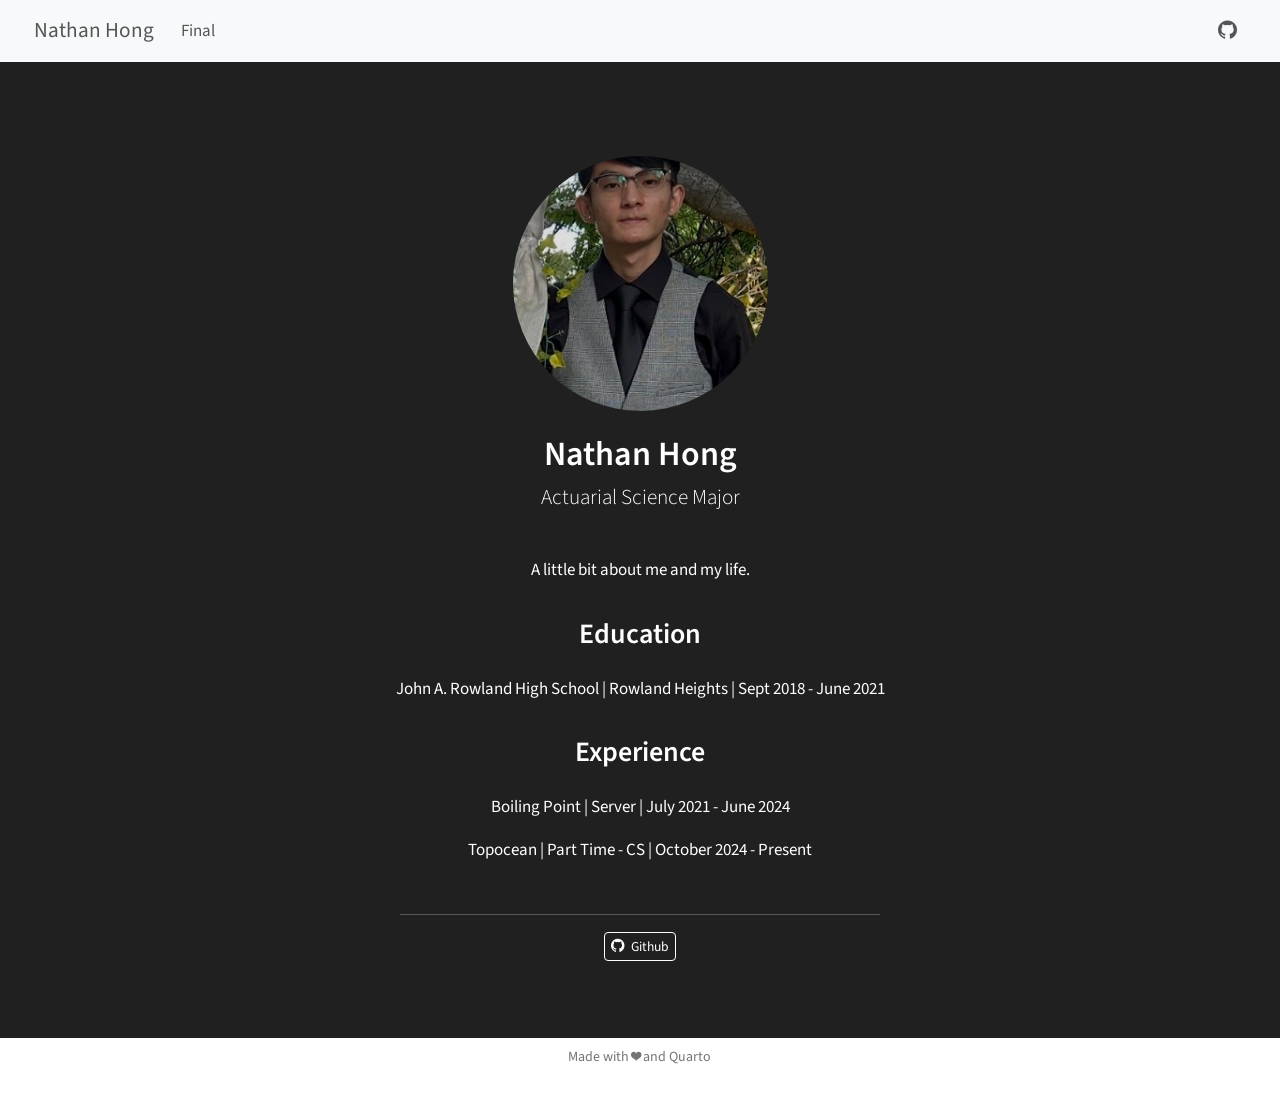
==== docs/index.html @ ca61b9f0 "initial commit" ====
<!DOCTYPE html>
<html xmlns="http://www.w3.org/1999/xhtml" lang="en" xml:lang="en"><head>

<meta charset="utf-8">
<meta name="generator" content="quarto-1.8.25">

<meta name="viewport" content="width=device-width, initial-scale=1.0, user-scalable=yes">


<title>Nathan Hong – Home</title>
<style>
code{white-space: pre-wrap;}
span.smallcaps{font-variant: small-caps;}
div.columns{display: flex; gap: min(4vw, 1.5em);}
div.column{flex: auto; overflow-x: auto;}
div.hanging-indent{margin-left: 1.5em; text-indent: -1.5em;}
ul.task-list{list-style: none;}
ul.task-list li input[type="checkbox"] {
  width: 0.8em;
  margin: 0 0.8em 0.2em -1em; /* quarto-specific, see https://github.com/quarto-dev/quarto-cli/issues/4556 */ 
  vertical-align: middle;
}
</style>


<script src="site_libs/quarto-nav/quarto-nav.js"></script>
<script src="site_libs/quarto-nav/headroom.min.js"></script>
<script src="site_libs/clipboard/clipboard.min.js"></script>
<script src="site_libs/quarto-search/autocomplete.umd.js"></script>
<script src="site_libs/quarto-search/fuse.min.js"></script>
<script src="site_libs/quarto-search/quarto-search.js"></script>
<meta name="quarto:offset" content="./">
<script src="site_libs/quarto-html/quarto.js" type="module"></script>
<script src="site_libs/quarto-html/tabsets/tabsets.js" type="module"></script>
<script src="site_libs/quarto-html/axe/axe-check.js" type="module"></script>
<script src="site_libs/quarto-html/popper.min.js"></script>
<script src="site_libs/quarto-html/tippy.umd.min.js"></script>
<link href="site_libs/quarto-html/tippy.css" rel="stylesheet">
<link href="site_libs/quarto-html/quarto-syntax-highlighting-dark-707d8167ce6003fca903bfe2be84ab7f.css" rel="stylesheet" id="quarto-text-highlighting-styles">
<script src="site_libs/bootstrap/bootstrap.min.js"></script>
<link href="site_libs/bootstrap/bootstrap-icons.css" rel="stylesheet">
<link href="site_libs/bootstrap/bootstrap-665cf4fa092dd3ab19ad3d134df09f55.min.css" rel="stylesheet" append-hash="true" id="quarto-bootstrap" data-mode="dark">
<script id="quarto-search-options" type="application/json">{
  "location": "navbar",
  "copy-button": false,
  "collapse-after": 3,
  "panel-placement": "end",
  "type": "overlay",
  "limit": 50,
  "keyboard-shortcut": [
    "f",
    "/",
    "s"
  ],
  "show-item-context": false,
  "language": {
    "search-no-results-text": "No results",
    "search-matching-documents-text": "matching documents",
    "search-copy-link-title": "Copy link to search",
    "search-hide-matches-text": "Hide additional matches",
    "search-more-match-text": "more match in this document",
    "search-more-matches-text": "more matches in this document",
    "search-clear-button-title": "Clear",
    "search-text-placeholder": "",
    "search-detached-cancel-button-title": "Cancel",
    "search-submit-button-title": "Submit",
    "search-label": "Search"
  }
}</script>


<meta property="og:title" content="Nathan Hong – Home">
<meta property="og:description" content="Actuarial Science Major">
<meta property="og:image" content="personal image.jpg">
<meta property="og:site_name" content="Home">
</head>

<body class="nav-fixed fullcontent quarto-light">

<div id="quarto-search-results"></div>
  <header id="quarto-header" class="headroom fixed-top">
    <nav class="navbar navbar-expand-lg " data-bs-theme="dark">
      <div class="navbar-container container-fluid">
      <div class="navbar-brand-container mx-auto">
    <a href="./index.html" class="navbar-brand navbar-brand-logo">
    </a>
    <a class="navbar-brand" href="./index.html">
    <span class="navbar-title">Nathan Hong</span>
    </a>
  </div>
            <div id="quarto-search" class="" title="Search"></div>
          <button class="navbar-toggler" type="button" data-bs-toggle="collapse" data-bs-target="#navbarCollapse" aria-controls="navbarCollapse" role="menu" aria-expanded="false" aria-label="Toggle navigation" onclick="if (window.quartoToggleHeadroom) { window.quartoToggleHeadroom(); }">
  <span class="navbar-toggler-icon"></span>
</button>
          <div class="collapse navbar-collapse" id="navbarCollapse">
            <ul class="navbar-nav navbar-nav-scroll me-auto">
  <li class="nav-item">
    <a class="nav-link" href="./Final Project.html"> 
<span class="menu-text">Final</span></a>
  </li>  
</ul>
            <ul class="navbar-nav navbar-nav-scroll ms-auto">
  <li class="nav-item compact">
    <a class="nav-link" href="https://github.com/nathan31h"> <i class="bi bi-github" role="img">
</i> 
<span class="menu-text"></span></a>
  </li>  
</ul>
          </div> <!-- /navcollapse -->
            <div class="quarto-navbar-tools">
</div>
      </div> <!-- /container-fluid -->
    </nav>
</header>
<!-- content -->
<div id="quarto-content" class="quarto-container page-columns page-rows-contents page-layout-article page-navbar">
<!-- sidebar -->
<!-- margin-sidebar -->
    
<!-- main -->
<div class="quarto-about-jolla">
  <img src="personal image.jpg" class="about-image
  round " style="height: 15em; width: 15em;">
 <header id="title-block-header" class="quarto-title-block default">
<div class="quarto-title">
<h1 class="title">Nathan Hong</h1>
<p class="subtitle lead">Actuarial Science Major</p>
</div>
<div class="quarto-title-meta">
  </div>
</header><main class="content" id="quarto-document-content">
<p>A little bit about me and my life.</p>
<section id="education" class="level2">
<h2 data-anchor-id="education">Education</h2>
<p>John A. Rowland High School | Rowland Heights | Sept 2018 - June 2021</p>
</section>
<section id="experience" class="level2">
<h2 data-anchor-id="experience">Experience</h2>
<p>Boiling Point | Server | July 2021 - June 2024</p>
<p>Topocean | Part Time - CS | October 2024 - Present</p>


</section>
</main> 
  <hr class="about-sep">
   <div class="about-links">
  <a href="https://github.com/nathan31h" class="about-link" rel="" target="">
    <i class="bi bi-github"></i>
     <span class="about-link-text">Github</span>
  </a>
</div>
</div>
 <!-- /main -->
<script id="quarto-html-after-body" type="application/javascript">
  window.document.addEventListener("DOMContentLoaded", function (event) {
    const isCodeAnnotation = (el) => {
      for (const clz of el.classList) {
        if (clz.startsWith('code-annotation-')) {                     
          return true;
        }
      }
      return false;
    }
    const onCopySuccess = function(e) {
      // button target
      const button = e.trigger;
      // don't keep focus
      button.blur();
      // flash "checked"
      button.classList.add('code-copy-button-checked');
      var currentTitle = button.getAttribute("title");
      button.setAttribute("title", "Copied!");
      let tooltip;
      if (window.bootstrap) {
        button.setAttribute("data-bs-toggle", "tooltip");
        button.setAttribute("data-bs-placement", "left");
        button.setAttribute("data-bs-title", "Copied!");
        tooltip = new bootstrap.Tooltip(button, 
          { trigger: "manual", 
            customClass: "code-copy-button-tooltip",
            offset: [0, -8]});
        tooltip.show();    
      }
      setTimeout(function() {
        if (tooltip) {
          tooltip.hide();
          button.removeAttribute("data-bs-title");
          button.removeAttribute("data-bs-toggle");
          button.removeAttribute("data-bs-placement");
        }
        button.setAttribute("title", currentTitle);
        button.classList.remove('code-copy-button-checked');
      }, 1000);
      // clear code selection
      e.clearSelection();
    }
    const getTextToCopy = function(trigger) {
      const outerScaffold = trigger.parentElement.cloneNode(true);
      const codeEl = outerScaffold.querySelector('code');
      for (const childEl of codeEl.children) {
        if (isCodeAnnotation(childEl)) {
          childEl.remove();
        }
      }
      return codeEl.innerText;
    }
    const clipboard = new window.ClipboardJS('.code-copy-button:not([data-in-quarto-modal])', {
      text: getTextToCopy
    });
    clipboard.on('success', onCopySuccess);
    if (window.document.getElementById('quarto-embedded-source-code-modal')) {
      const clipboardModal = new window.ClipboardJS('.code-copy-button[data-in-quarto-modal]', {
        text: getTextToCopy,
        container: window.document.getElementById('quarto-embedded-source-code-modal')
      });
      clipboardModal.on('success', onCopySuccess);
    }
      var localhostRegex = new RegExp(/^(?:http|https):\/\/localhost\:?[0-9]*\//);
      var mailtoRegex = new RegExp(/^mailto:/);
        var filterRegex = new RegExp('/' + window.location.host + '/');
      var isInternal = (href) => {
          return filterRegex.test(href) || localhostRegex.test(href) || mailtoRegex.test(href);
      }
      // Inspect non-navigation links and adorn them if external
     var links = window.document.querySelectorAll('a[href]:not(.nav-link):not(.navbar-brand):not(.toc-action):not(.sidebar-link):not(.sidebar-item-toggle):not(.pagination-link):not(.no-external):not([aria-hidden]):not(.dropdown-item):not(.quarto-navigation-tool):not(.about-link)');
      for (var i=0; i<links.length; i++) {
        const link = links[i];
        if (!isInternal(link.href)) {
          // undo the damage that might have been done by quarto-nav.js in the case of
          // links that we want to consider external
          if (link.dataset.originalHref !== undefined) {
            link.href = link.dataset.originalHref;
          }
        }
      }
    function tippyHover(el, contentFn, onTriggerFn, onUntriggerFn) {
      const config = {
        allowHTML: true,
        maxWidth: 500,
        delay: 100,
        arrow: false,
        appendTo: function(el) {
            return el.parentElement;
        },
        interactive: true,
        interactiveBorder: 10,
        theme: 'quarto',
        placement: 'bottom-start',
      };
      if (contentFn) {
        config.content = contentFn;
      }
      if (onTriggerFn) {
        config.onTrigger = onTriggerFn;
      }
      if (onUntriggerFn) {
        config.onUntrigger = onUntriggerFn;
      }
      window.tippy(el, config); 
    }
    const noterefs = window.document.querySelectorAll('a[role="doc-noteref"]');
    for (var i=0; i<noterefs.length; i++) {
      const ref = noterefs[i];
      tippyHover(ref, function() {
        // use id or data attribute instead here
        let href = ref.getAttribute('data-footnote-href') || ref.getAttribute('href');
        try { href = new URL(href).hash; } catch {}
        const id = href.replace(/^#\/?/, "");
        const note = window.document.getElementById(id);
        if (note) {
          return note.innerHTML;
        } else {
          return "";
        }
      });
    }
    const xrefs = window.document.querySelectorAll('a.quarto-xref');
    const processXRef = (id, note) => {
      // Strip column container classes
      const stripColumnClz = (el) => {
        el.classList.remove("page-full", "page-columns");
        if (el.children) {
          for (const child of el.children) {
            stripColumnClz(child);
          }
        }
      }
      stripColumnClz(note)
      if (id === null || id.startsWith('sec-')) {
        // Special case sections, only their first couple elements
        const container = document.createElement("div");
        if (note.children && note.children.length > 2) {
          container.appendChild(note.children[0].cloneNode(true));
          for (let i = 1; i < note.children.length; i++) {
            const child = note.children[i];
            if (child.tagName === "P" && child.innerText === "") {
              continue;
            } else {
              container.appendChild(child.cloneNode(true));
              break;
            }
          }
          if (window.Quarto?.typesetMath) {
            window.Quarto.typesetMath(container);
          }
          return container.innerHTML
        } else {
          if (window.Quarto?.typesetMath) {
            window.Quarto.typesetMath(note);
          }
          return note.innerHTML;
        }
      } else {
        // Remove any anchor links if they are present
        const anchorLink = note.querySelector('a.anchorjs-link');
        if (anchorLink) {
          anchorLink.remove();
        }
        if (window.Quarto?.typesetMath) {
          window.Quarto.typesetMath(note);
        }
        if (note.classList.contains("callout")) {
          return note.outerHTML;
        } else {
          return note.innerHTML;
        }
      }
    }
    for (var i=0; i<xrefs.length; i++) {
      const xref = xrefs[i];
      tippyHover(xref, undefined, function(instance) {
        instance.disable();
        let url = xref.getAttribute('href');
        let hash = undefined; 
        if (url.startsWith('#')) {
          hash = url;
        } else {
          try { hash = new URL(url).hash; } catch {}
        }
        if (hash) {
          const id = hash.replace(/^#\/?/, "");
          const note = window.document.getElementById(id);
          if (note !== null) {
            try {
              const html = processXRef(id, note.cloneNode(true));
              instance.setContent(html);
            } finally {
              instance.enable();
              instance.show();
            }
          } else {
            // See if we can fetch this
            fetch(url.split('#')[0])
            .then(res => res.text())
            .then(html => {
              const parser = new DOMParser();
              const htmlDoc = parser.parseFromString(html, "text/html");
              const note = htmlDoc.getElementById(id);
              if (note !== null) {
                const html = processXRef(id, note);
                instance.setContent(html);
              } 
            }).finally(() => {
              instance.enable();
              instance.show();
            });
          }
        } else {
          // See if we can fetch a full url (with no hash to target)
          // This is a special case and we should probably do some content thinning / targeting
          fetch(url)
          .then(res => res.text())
          .then(html => {
            const parser = new DOMParser();
            const htmlDoc = parser.parseFromString(html, "text/html");
            const note = htmlDoc.querySelector('main.content');
            if (note !== null) {
              // This should only happen for chapter cross references
              // (since there is no id in the URL)
              // remove the first header
              if (note.children.length > 0 && note.children[0].tagName === "HEADER") {
                note.children[0].remove();
              }
              const html = processXRef(null, note);
              instance.setContent(html);
            } 
          }).finally(() => {
            instance.enable();
            instance.show();
          });
        }
      }, function(instance) {
      });
    }
        let selectedAnnoteEl;
        const selectorForAnnotation = ( cell, annotation) => {
          let cellAttr = 'data-code-cell="' + cell + '"';
          let lineAttr = 'data-code-annotation="' +  annotation + '"';
          const selector = 'span[' + cellAttr + '][' + lineAttr + ']';
          return selector;
        }
        const selectCodeLines = (annoteEl) => {
          const doc = window.document;
          const targetCell = annoteEl.getAttribute("data-target-cell");
          const targetAnnotation = annoteEl.getAttribute("data-target-annotation");
          const annoteSpan = window.document.querySelector(selectorForAnnotation(targetCell, targetAnnotation));
          const lines = annoteSpan.getAttribute("data-code-lines").split(",");
          const lineIds = lines.map((line) => {
            return targetCell + "-" + line;
          })
          let top = null;
          let height = null;
          let parent = null;
          if (lineIds.length > 0) {
              //compute the position of the single el (top and bottom and make a div)
              const el = window.document.getElementById(lineIds[0]);
              top = el.offsetTop;
              height = el.offsetHeight;
              parent = el.parentElement.parentElement;
            if (lineIds.length > 1) {
              const lastEl = window.document.getElementById(lineIds[lineIds.length - 1]);
              const bottom = lastEl.offsetTop + lastEl.offsetHeight;
              height = bottom - top;
            }
            if (top !== null && height !== null && parent !== null) {
              // cook up a div (if necessary) and position it 
              let div = window.document.getElementById("code-annotation-line-highlight");
              if (div === null) {
                div = window.document.createElement("div");
                div.setAttribute("id", "code-annotation-line-highlight");
                div.style.position = 'absolute';
                parent.appendChild(div);
              }
              div.style.top = top - 2 + "px";
              div.style.height = height + 4 + "px";
              div.style.left = 0;
              let gutterDiv = window.document.getElementById("code-annotation-line-highlight-gutter");
              if (gutterDiv === null) {
                gutterDiv = window.document.createElement("div");
                gutterDiv.setAttribute("id", "code-annotation-line-highlight-gutter");
                gutterDiv.style.position = 'absolute';
                const codeCell = window.document.getElementById(targetCell);
                const gutter = codeCell.querySelector('.code-annotation-gutter');
                gutter.appendChild(gutterDiv);
              }
              gutterDiv.style.top = top - 2 + "px";
              gutterDiv.style.height = height + 4 + "px";
            }
            selectedAnnoteEl = annoteEl;
          }
        };
        const unselectCodeLines = () => {
          const elementsIds = ["code-annotation-line-highlight", "code-annotation-line-highlight-gutter"];
          elementsIds.forEach((elId) => {
            const div = window.document.getElementById(elId);
            if (div) {
              div.remove();
            }
          });
          selectedAnnoteEl = undefined;
        };
          // Handle positioning of the toggle
      window.addEventListener(
        "resize",
        throttle(() => {
          elRect = undefined;
          if (selectedAnnoteEl) {
            selectCodeLines(selectedAnnoteEl);
          }
        }, 10)
      );
      function throttle(fn, ms) {
      let throttle = false;
      let timer;
        return (...args) => {
          if(!throttle) { // first call gets through
              fn.apply(this, args);
              throttle = true;
          } else { // all the others get throttled
              if(timer) clearTimeout(timer); // cancel #2
              timer = setTimeout(() => {
                fn.apply(this, args);
                timer = throttle = false;
              }, ms);
          }
        };
      }
        // Attach click handler to the DT
        const annoteDls = window.document.querySelectorAll('dt[data-target-cell]');
        for (const annoteDlNode of annoteDls) {
          annoteDlNode.addEventListener('click', (event) => {
            const clickedEl = event.target;
            if (clickedEl !== selectedAnnoteEl) {
              unselectCodeLines();
              const activeEl = window.document.querySelector('dt[data-target-cell].code-annotation-active');
              if (activeEl) {
                activeEl.classList.remove('code-annotation-active');
              }
              selectCodeLines(clickedEl);
              clickedEl.classList.add('code-annotation-active');
            } else {
              // Unselect the line
              unselectCodeLines();
              clickedEl.classList.remove('code-annotation-active');
            }
          });
        }
    const findCites = (el) => {
      const parentEl = el.parentElement;
      if (parentEl) {
        const cites = parentEl.dataset.cites;
        if (cites) {
          return {
            el,
            cites: cites.split(' ')
          };
        } else {
          return findCites(el.parentElement)
        }
      } else {
        return undefined;
      }
    };
    var bibliorefs = window.document.querySelectorAll('a[role="doc-biblioref"]');
    for (var i=0; i<bibliorefs.length; i++) {
      const ref = bibliorefs[i];
      const citeInfo = findCites(ref);
      if (citeInfo) {
        tippyHover(citeInfo.el, function() {
          var popup = window.document.createElement('div');
          citeInfo.cites.forEach(function(cite) {
            var citeDiv = window.document.createElement('div');
            citeDiv.classList.add('hanging-indent');
            citeDiv.classList.add('csl-entry');
            var biblioDiv = window.document.getElementById('ref-' + cite);
            if (biblioDiv) {
              citeDiv.innerHTML = biblioDiv.innerHTML;
            }
            popup.appendChild(citeDiv);
          });
          return popup.innerHTML;
        });
      }
    }
  });
  </script>
</div> <!-- /content -->
<footer class="footer">
  <div class="nav-footer">
    <div class="nav-footer-left">
      &nbsp;
    </div>   
    <div class="nav-footer-center">
<p>Made with ❤️ and Quarto</p>
</div>
    <div class="nav-footer-right">
      &nbsp;
    </div>
  </div>
</footer>




</body></html>
---- docs/site_libs/quarto-html/tippy.css ----
.tippy-box[data-animation=fade][data-state=hidden]{opacity:0}[data-tippy-root]{max-width:calc(100vw - 10px)}.tippy-box{position:relative;background-color:#333;color:#fff;border-radius:4px;font-size:14px;line-height:1.4;white-space:normal;outline:0;transition-property:transform,visibility,opacity}.tippy-box[data-placement^=top]>.tippy-arrow{bottom:0}.tippy-box[data-placement^=top]>.tippy-arrow:before{bottom:-7px;left:0;border-width:8px 8px 0;border-top-color:initial;transform-origin:center top}.tippy-box[data-placement^=bottom]>.tippy-arrow{top:0}.tippy-box[data-placement^=bottom]>.tippy-arrow:before{top:-7px;left:0;border-width:0 8px 8px;border-bottom-color:initial;transform-origin:center bottom}.tippy-box[data-placement^=left]>.tippy-arrow{right:0}.tippy-box[data-placement^=left]>.tippy-arrow:before{border-width:8px 0 8px 8px;border-left-color:initial;right:-7px;transform-origin:center left}.tippy-box[data-placement^=right]>.tippy-arrow{left:0}.tippy-box[data-placement^=right]>.tippy-arrow:before{left:-7px;border-width:8px 8px 8px 0;border-right-color:initial;transform-origin:center right}.tippy-box[data-inertia][data-state=visible]{transition-timing-function:cubic-bezier(.54,1.5,.38,1.11)}.tippy-arrow{width:16px;height:16px;color:#333}.tippy-arrow:before{content:"";position:absolute;border-color:transparent;border-style:solid}.tippy-content{position:relative;padding:5px 9px;z-index:1}
---- docs/site_libs/quarto-html/quarto-syntax-highlighting-dark-707d8167ce6003fca903bfe2be84ab7f.css ----
/* quarto syntax highlight colors */
:root {
  --quarto-hl-al-color: #f07178;
  --quarto-hl-an-color: #d4d0ab;
  --quarto-hl-at-color: #00e0e0;
  --quarto-hl-bn-color: #d4d0ab;
  --quarto-hl-bu-color: #abe338;
  --quarto-hl-ch-color: #abe338;
  --quarto-hl-co-color: #f8f8f2;
  --quarto-hl-cv-color: #ffd700;
  --quarto-hl-cn-color: #ffd700;
  --quarto-hl-cf-color: #ffa07a;
  --quarto-hl-dt-color: #ffa07a;
  --quarto-hl-dv-color: #d4d0ab;
  --quarto-hl-do-color: #f8f8f2;
  --quarto-hl-er-color: #f07178;
  --quarto-hl-ex-color: #00e0e0;
  --quarto-hl-fl-color: #d4d0ab;
  --quarto-hl-fu-color: #ffa07a;
  --quarto-hl-im-color: #abe338;
  --quarto-hl-in-color: #d4d0ab;
  --quarto-hl-kw-color: #ffa07a;
  --quarto-hl-op-color: #ffa07a;
  --quarto-hl-ot-color: #00e0e0;
  --quarto-hl-pp-color: #dcc6e0;
  --quarto-hl-re-color: #00e0e0;
  --quarto-hl-sc-color: #abe338;
  --quarto-hl-ss-color: #abe338;
  --quarto-hl-st-color: #abe338;
  --quarto-hl-va-color: #00e0e0;
  --quarto-hl-vs-color: #abe338;
  --quarto-hl-wa-color: #dcc6e0;
}

/* other quarto variables */
:root {
  --quarto-font-monospace: SFMono-Regular, Menlo, Monaco, Consolas, "Liberation Mono", "Courier New", monospace;
}

/* syntax highlight based on Pandoc's rules */
pre > code.sourceCode > span {
  color: #f8f8f2;
}

code.sourceCode > span {
  color: #f8f8f2;
}

div.sourceCode,
div.sourceCode pre.sourceCode {
  color: #f8f8f2;
}

/* Normal */
code span {
  color: #f8f8f2;
}

/* Alert */
code span.al {
  color: #f07178;
}

/* Annotation */
code span.an {
  color: #d4d0ab;
}

/* Attribute */
code span.at {
  color: #00e0e0;
}

/* BaseN */
code span.bn {
  color: #d4d0ab;
}

/* BuiltIn */
code span.bu {
  color: #abe338;
}

/* ControlFlow */
code span.cf {
  font-weight: bold;
  color: #ffa07a;
}

/* Char */
code span.ch {
  color: #abe338;
}

/* Constant */
code span.cn {
  color: #ffd700;
}

/* Comment */
code span.co {
  font-style: italic;
  color: #f8f8f2;
}

/* CommentVar */
code span.cv {
  color: #ffd700;
}

/* Documentation */
code span.do {
  color: #f8f8f2;
}

/* DataType */
code span.dt {
  color: #ffa07a;
}

/* DecVal */
code span.dv {
  color: #d4d0ab;
}

/* Error */
code span.er {
  color: #f07178;
  text-decoration: underline;
}

/* Extension */
code span.ex {
  font-weight: bold;
  color: #00e0e0;
}

/* Float */
code span.fl {
  color: #d4d0ab;
}

/* Function */
code span.fu {
  color: #ffa07a;
}

/* Import */
code span.im {
  color: #abe338;
}

/* Information */
code span.in {
  color: #d4d0ab;
}

/* Keyword */
code span.kw {
  font-weight: bold;
  color: #ffa07a;
}

/* Operator */
code span.op {
  color: #ffa07a;
}

/* Other */
code span.ot {
  color: #00e0e0;
}

/* Preprocessor */
code span.pp {
  color: #dcc6e0;
}

/* RegionMarker */
code span.re {
  background-color: #f8f8f2;
  color: #00e0e0;
}

/* SpecialChar */
code span.sc {
  color: #abe338;
}

/* SpecialString */
code span.ss {
  color: #abe338;
}

/* String */
code span.st {
  color: #abe338;
}

/* Variable */
code span.va {
  color: #00e0e0;
}

/* VerbatimString */
code span.vs {
  color: #abe338;
}

/* Warning */
code span.wa {
  color: #dcc6e0;
}

.prevent-inlining {
  content: "</";
}

/*# sourceMappingURL=f5ab3bb6f5ded8da9f12dd3a91d3da26.css.map */
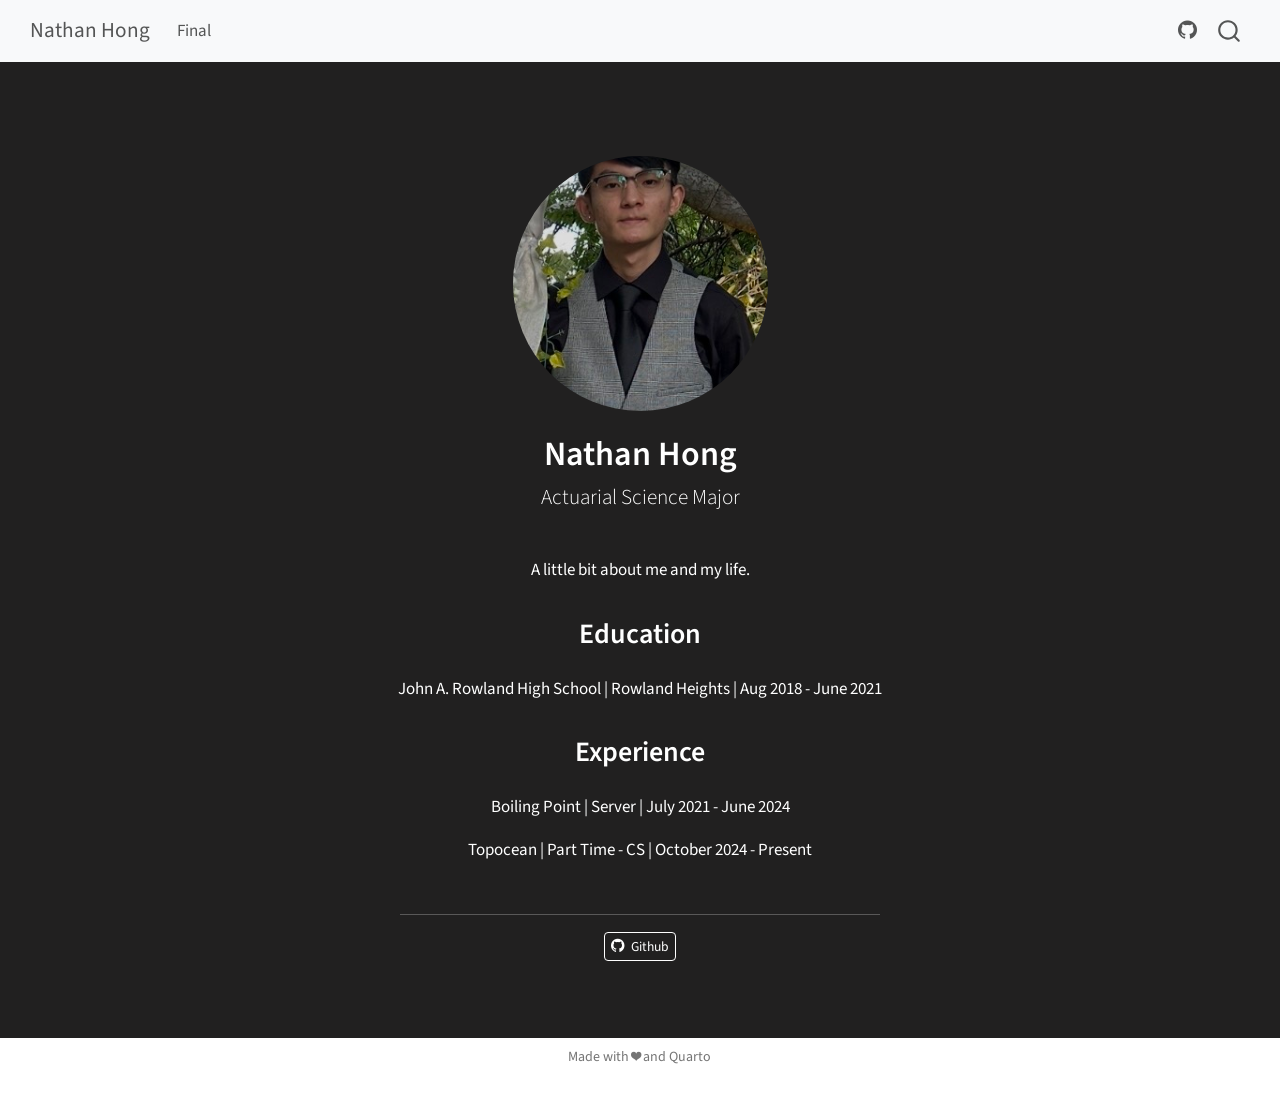
==== commit af8fbc5b: "guivfuyivjkvb" ====
--- a/docs/index.html
+++ b/docs/index.html
@@ -2,13 +2,16 @@
 <html xmlns="http://www.w3.org/1999/xhtml" lang="en" xml:lang="en"><head>
 
 <meta charset="utf-8">
-<meta name="generator" content="quarto-1.8.25">
+<meta name="generator" content="quarto-1.9.36">
 
 <meta name="viewport" content="width=device-width, initial-scale=1.0, user-scalable=yes">
 
 
 <title>Nathan Hong – Home</title>
 <style>
+/* Default styles provided by pandoc.
+** See https://pandoc.org/MANUAL.html#variables-for-html for config info.
+*/
 code{white-space: pre-wrap;}
 span.smallcaps{font-variant: small-caps;}
 div.columns{display: flex; gap: min(4vw, 1.5em);}
@@ -32,14 +35,13 @@
 <meta name="quarto:offset" content="./">
 <script src="site_libs/quarto-html/quarto.js" type="module"></script>
 <script src="site_libs/quarto-html/tabsets/tabsets.js" type="module"></script>
-<script src="site_libs/quarto-html/axe/axe-check.js" type="module"></script>
 <script src="site_libs/quarto-html/popper.min.js"></script>
 <script src="site_libs/quarto-html/tippy.umd.min.js"></script>
 <link href="site_libs/quarto-html/tippy.css" rel="stylesheet">
-<link href="site_libs/quarto-html/quarto-syntax-highlighting-dark-707d8167ce6003fca903bfe2be84ab7f.css" rel="stylesheet" id="quarto-text-highlighting-styles">
+<link href="site_libs/quarto-html/quarto-syntax-highlighting-dark-f418161beb48e0141c760e455f12af2c.css" rel="stylesheet" id="quarto-text-highlighting-styles">
 <script src="site_libs/bootstrap/bootstrap.min.js"></script>
 <link href="site_libs/bootstrap/bootstrap-icons.css" rel="stylesheet">
-<link href="site_libs/bootstrap/bootstrap-665cf4fa092dd3ab19ad3d134df09f55.min.css" rel="stylesheet" append-hash="true" id="quarto-bootstrap" data-mode="dark">
+<link href="site_libs/bootstrap/bootstrap-7f8be5265b3df3fa94fd193cf14a1e23.min.css" rel="stylesheet" append-hash="true" id="quarto-bootstrap" data-mode="dark">
 <script id="quarto-search-options" type="application/json">{
   "location": "navbar",
   "copy-button": false,
@@ -82,8 +84,6 @@
     <nav class="navbar navbar-expand-lg " data-bs-theme="dark">
       <div class="navbar-container container-fluid">
       <div class="navbar-brand-container mx-auto">
-    <a href="./index.html" class="navbar-brand navbar-brand-logo">
-    </a>
     <a class="navbar-brand" href="./index.html">
     <span class="navbar-title">Nathan Hong</span>
     </a>
@@ -132,7 +132,7 @@
 <p>A little bit about me and my life.</p>
 <section id="education" class="level2">
 <h2 data-anchor-id="education">Education</h2>
-<p>John A. Rowland High School | Rowland Heights | Sept 2018 - June 2021</p>
+<p>John A. Rowland High School | Rowland Heights | Aug 2018 - June 2021</p>
 </section>
 <section id="experience" class="level2">
 <h2 data-anchor-id="experience">Experience</h2>
--- a/docs/site_libs/quarto-html/quarto-syntax-highlighting-dark-f418161beb48e0141c760e455f12af2c.css
+++ b/docs/site_libs/quarto-html/quarto-syntax-highlighting-dark-f418161beb48e0141c760e455f12af2c.css
@@ -0,0 +1,219 @@
+/* quarto syntax highlight colors */
+:root {
+  --quarto-hl-al-color: #f07178;
+  --quarto-hl-an-color: #d4d0ab;
+  --quarto-hl-at-color: #00e0e0;
+  --quarto-hl-bn-color: #d4d0ab;
+  --quarto-hl-bu-color: #abe338;
+  --quarto-hl-ch-color: #abe338;
+  --quarto-hl-co-color: #f8f8f2;
+  --quarto-hl-cv-color: #ffd700;
+  --quarto-hl-cn-color: #ffd700;
+  --quarto-hl-cf-color: #ffa07a;
+  --quarto-hl-dt-color: #ffa07a;
+  --quarto-hl-dv-color: #d4d0ab;
+  --quarto-hl-do-color: #f8f8f2;
+  --quarto-hl-er-color: #f07178;
+  --quarto-hl-ex-color: #00e0e0;
+  --quarto-hl-fl-color: #d4d0ab;
+  --quarto-hl-fu-color: #ffa07a;
+  --quarto-hl-im-color: #abe338;
+  --quarto-hl-in-color: #d4d0ab;
+  --quarto-hl-kw-color: #ffa07a;
+  --quarto-hl-op-color: #ffa07a;
+  --quarto-hl-ot-color: #00e0e0;
+  --quarto-hl-pp-color: #dcc6e0;
+  --quarto-hl-re-color: #00e0e0;
+  --quarto-hl-sc-color: #abe338;
+  --quarto-hl-ss-color: #abe338;
+  --quarto-hl-st-color: #abe338;
+  --quarto-hl-va-color: #00e0e0;
+  --quarto-hl-vs-color: #abe338;
+  --quarto-hl-wa-color: #dcc6e0;
+}
+
+/* other quarto variables */
+:root {
+  --quarto-font-monospace: SFMono-Regular, Menlo, Monaco, Consolas, "Liberation Mono", "Courier New", monospace;
+}
+
+/* syntax highlight based on Pandoc's rules */
+pre > code.sourceCode > span {
+  color: #f8f8f2;
+}
+
+code.sourceCode > span {
+  color: #f8f8f2;
+}
+
+div.sourceCode,
+div.sourceCode pre.sourceCode {
+  color: #f8f8f2;
+}
+
+/* Normal */
+code span {
+  color: #f8f8f2;
+}
+
+/* Alert */
+code span.al {
+  color: #f07178;
+}
+
+/* Annotation */
+code span.an {
+  color: #d4d0ab;
+}
+
+/* Attribute */
+code span.at {
+  color: #00e0e0;
+}
+
+/* BaseN */
+code span.bn {
+  color: #d4d0ab;
+}
+
+/* BuiltIn */
+code span.bu {
+  color: #abe338;
+}
+
+/* ControlFlow */
+code span.cf {
+  font-weight: bold;
+  color: #ffa07a;
+}
+
+/* Char */
+code span.ch {
+  color: #abe338;
+}
+
+/* Constant */
+code span.cn {
+  color: #ffd700;
+}
+
+/* Comment */
+code span.co {
+  font-style: italic;
+  color: #f8f8f2;
+}
+
+/* CommentVar */
+code span.cv {
+  color: #ffd700;
+}
+
+/* Documentation */
+code span.do {
+  color: #f8f8f2;
+}
+
+/* DataType */
+code span.dt {
+  color: #ffa07a;
+}
+
+/* DecVal */
+code span.dv {
+  color: #d4d0ab;
+}
+
+/* Error */
+code span.er {
+  color: #f07178;
+  text-decoration: underline;
+}
+
+/* Extension */
+code span.ex {
+  font-weight: bold;
+  color: #00e0e0;
+}
+
+/* Float */
+code span.fl {
+  color: #d4d0ab;
+}
+
+/* Function */
+code span.fu {
+  color: #ffa07a;
+}
+
+/* Import */
+code span.im {
+  color: #abe338;
+}
+
+/* Information */
+code span.in {
+  color: #d4d0ab;
+}
+
+/* Keyword */
+code span.kw {
+  font-weight: bold;
+  color: #ffa07a;
+}
+
+/* Operator */
+code span.op {
+  color: #ffa07a;
+}
+
+/* Other */
+code span.ot {
+  color: #00e0e0;
+}
+
+/* Preprocessor */
+code span.pp {
+  color: #dcc6e0;
+}
+
+/* RegionMarker */
+code span.re {
+  background-color: #f8f8f2;
+  color: #00e0e0;
+}
+
+/* SpecialChar */
+code span.sc {
+  color: #abe338;
+}
+
+/* SpecialString */
+code span.ss {
+  color: #abe338;
+}
+
+/* String */
+code span.st {
+  color: #abe338;
+}
+
+/* Variable */
+code span.va {
+  color: #00e0e0;
+}
+
+/* VerbatimString */
+code span.vs {
+  color: #abe338;
+}
+
+/* Warning */
+code span.wa {
+  color: #dcc6e0;
+}
+
+.prevent-inlining {
+  content: "</";
+}
+
+/*# sourceMappingURL=378c2a0cc31455d06730fbe37c8f3789.css.map */
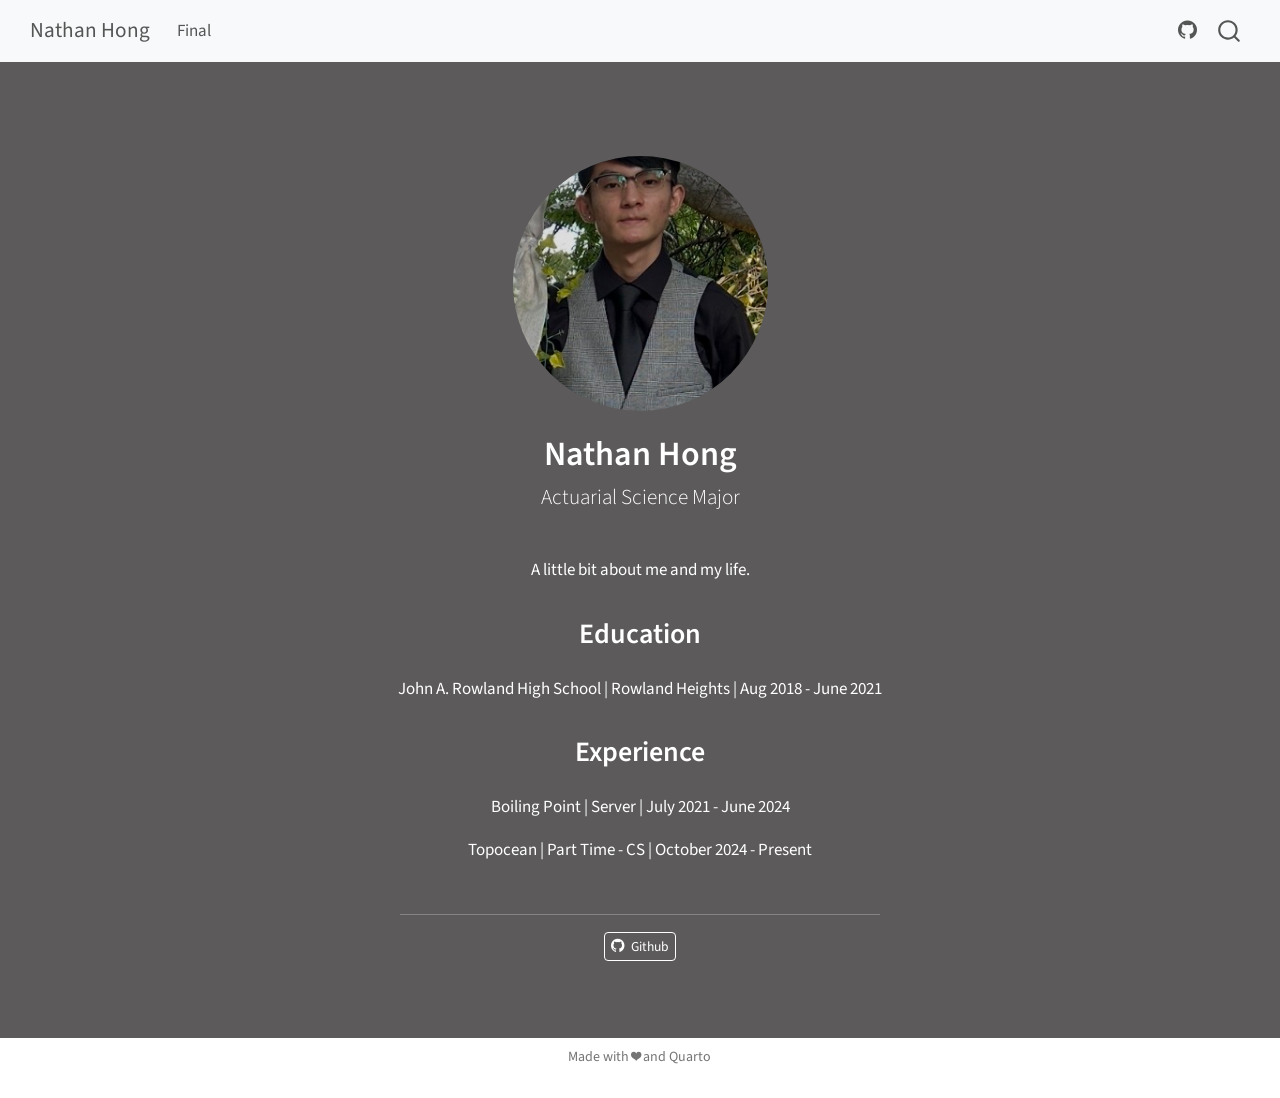
==== commit 1c8bbbbf: "trying to fix" ====
--- a/docs/index.html
+++ b/docs/index.html
@@ -41,7 +41,7 @@
 <link href="site_libs/quarto-html/quarto-syntax-highlighting-dark-f418161beb48e0141c760e455f12af2c.css" rel="stylesheet" id="quarto-text-highlighting-styles">
 <script src="site_libs/bootstrap/bootstrap.min.js"></script>
 <link href="site_libs/bootstrap/bootstrap-icons.css" rel="stylesheet">
-<link href="site_libs/bootstrap/bootstrap-7f8be5265b3df3fa94fd193cf14a1e23.min.css" rel="stylesheet" append-hash="true" id="quarto-bootstrap" data-mode="dark">
+<link href="site_libs/bootstrap/bootstrap-0cfbec7f10589f0460abef308ab35a1d.min.css" rel="stylesheet" append-hash="true" id="quarto-bootstrap" data-mode="dark">
 <script id="quarto-search-options" type="application/json">{
   "location": "navbar",
   "copy-button": false,
